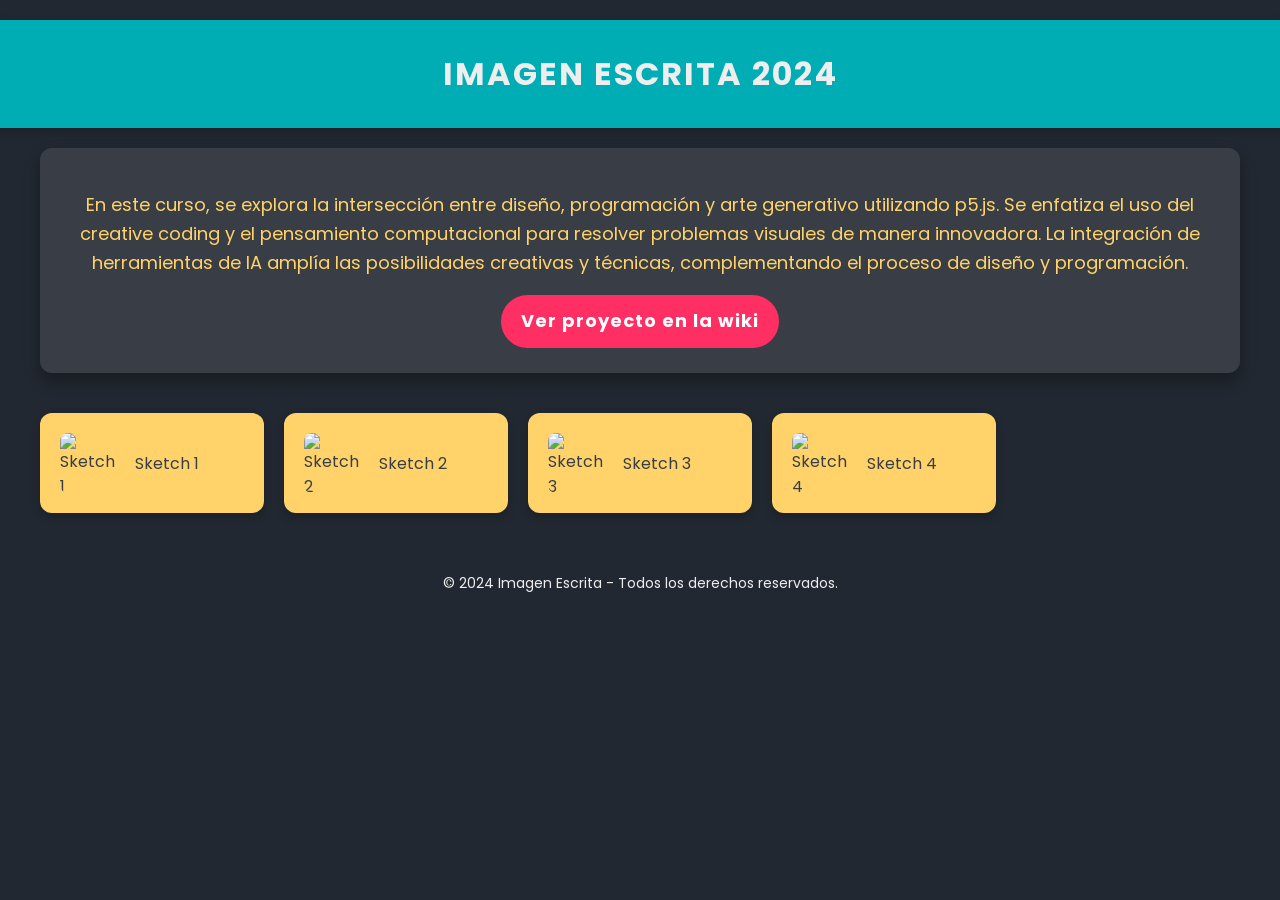
==== index.html @ 92bd202f "cambios" ====
<!DOCTYPE html>
<html lang="es">

<head>
    <meta charset="UTF-8">
    <meta name="viewport" content="width=device-width, initial-scale=1.0">
    <title>Sitio Web Imagen Escrita</title>
    <style>
        /* Estilos generales */
        @import url('https://fonts.googleapis.com/css2?family=Poppins:wght@300;600&display=swap');

        body {
            font-family: 'Poppins', sans-serif;
            margin: 0;
            padding: 0;
            background-color: #222831; /* Fondo oscuro elegante */
            color: #eeeeee; /* Texto claro */
            overflow-x: hidden;
        }

        /* Contenedor principal */
        main {
            display: flex;
            flex-direction: column;
            align-items: center;
            padding: 20px;
        }

        /* Encabezado */
        header {
            background-color: #00adb5; /* Turquesa vibrante */
            color: #eeeeee;
            padding: 30px;
            width: 100%;
            text-align: center;
            font-size: 32px;
            font-weight: bold;
            text-transform: uppercase;
            letter-spacing: 2px;
            margin-bottom: 20px;
            box-shadow: 0 4px 12px rgba(0, 0, 0, 0.2);
        }

        /* Contenedor de contenido */
        .content-wrapper {
            width: 100%;
            max-width: 1200px;
        }

        /* Sección de contenido */
        .content {
            background-color: #393e46; /* Fondo oscuro contrastante */
            padding: 25px;
            margin-bottom: 40px;
            border-radius: 12px;
            box-shadow: 0 8px 16px rgba(0, 0, 0, 0.3);
            color: #ffd369; /* Color cálido para el texto */
            text-align: center;
            font-size: 18px;
            line-height: 1.6;
            transition: transform 0.3s ease;
        }

        .content:hover {
            transform: scale(1.02); /* Efecto de agrandamiento suave */
        }

        /* Botón */
        .btn {
            display: inline-block;
            padding: 12px 20px;
            background-color: #ff2e63; /* Rosa neón */
            color: white;
            text-decoration: none;
            border-radius: 30px;
            font-weight: bold;
            letter-spacing: 1px;
            transition: background-color 0.3s ease, transform 0.3s ease;
        }

        .btn:hover {
            background-color: #00adb5; /* Cambio a turquesa */
            transform: translateY(-3px); /* Levanta el botón al hacer hover */
        }

        /* Proyectos */
        .projects-grid {
            display: grid;
            grid-template-columns: repeat(auto-fill, minmax(200px, 1fr));
            gap: 20px;
        }

        .project-item {
            display: flex;
            align-items: center;
            text-decoration: none;
            color: #393e46; /* Color base oscuro */
            border-radius: 12px;
            padding: 20px;
            background-color: #ffd369; /* Fondo amarillo cálido */
            transition: background-color 0.3s ease, box-shadow 0.3s ease;
            box-shadow: 0 4px 10px rgba(0, 0, 0, 0.2);
        }

        .project-item img {
            width: 60px;
            height: 60px;
            border-radius: 8px;
            margin-right: 15px;
        }

        .project-item:hover {
            background-color: #ff2e63; /* Rosa en hover */
            color: white;
            box-shadow: 0 8px 20px rgba(255, 46, 99, 0.5);
        }

        /* Footer */
        footer {
            margin-top: 40px;
            text-align: center;
            color: #eeeeee;
            font-size: 14px;
        }
    </style>
</head>

<body>
    <main>
        <header>
            IMAGEN ESCRITA 2024
        </header>

        <div class="content-wrapper">
            <!-- Sección de contenido -->
            <div class="content">
                <p>
                    En este curso, se explora la intersección entre diseño, programación y arte generativo utilizando p5.js. 
                    Se enfatiza el uso del creative coding y el pensamiento computacional para resolver problemas visuales de manera innovadora. La integración de herramientas de IA amplía las posibilidades creativas y técnicas, complementando el proceso de diseño y programación.
                </p>

                <a href="https://wiki.ead.pucv.cl/Imagen_Escrita_2024" target="_blank" class="btn">Ver proyecto en la wiki</a>
            </div>

            <!-- Proyectos en grilla -->
            <div class="projects-grid">
                <a href="Proyectos/tarea 1/index.html" target="_blank" class="project-item">
                    <img src="c:\Users\ignac\OneDrive\Escritorio\descargar.png" alt="Sketch 1"> Sketch 1
                </a>
                <a href="Proyectos/tarea 2/index.html" target="_blank" class="project-item">
                    <img src="c:\Users\ignac\OneDrive\Escritorio\descargar (1).png" alt="Sketch 2"> Sketch 2
                </a>
                <a href="Proyectos/tarea 3/index.html" target="_blank" class="project-item">
                    <img src="c:\Users\ignac\OneDrive\Escritorio\descargar (2).png" alt="Sketch 3"> Sketch 3
                </a>
                <a href="Proyectos/tarea 4/index.html" target="_blank" class="project-item">
                    <img src="c:\Users\ignac\OneDrive\Escritorio\descargar (2).png" alt="Sketch 4"> Sketch 4
                </a>
            </div>
        </div>
    </main>

    <footer>
        &copy; 2024 Imagen Escrita - Todos los derechos reservados.
    </footer>
</body>

</html>
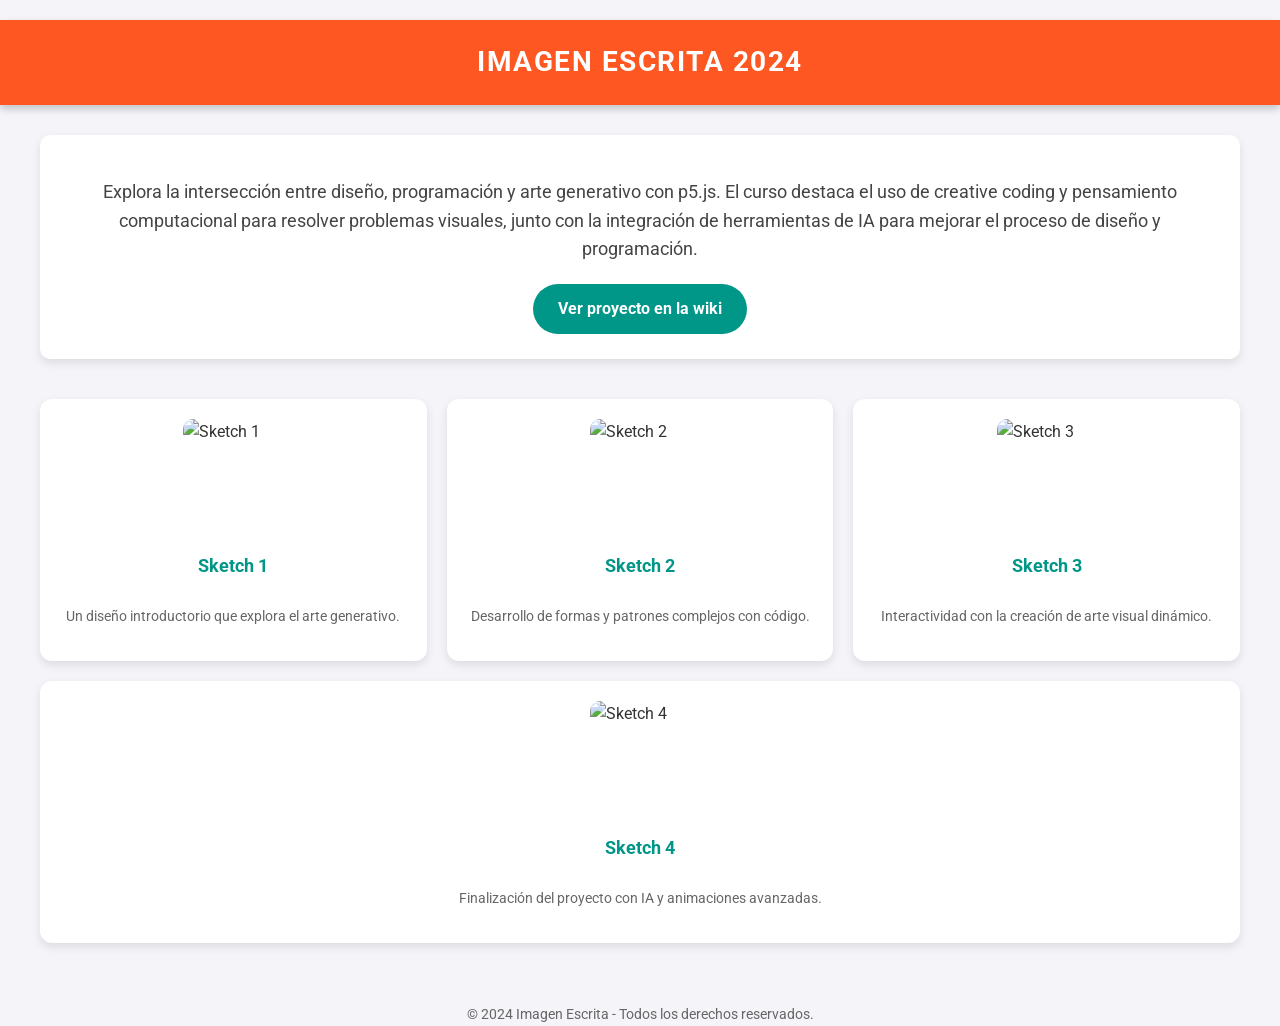
==== commit 8b5f9687: "cambios" ====
--- a/index.html
+++ b/index.html
@@ -7,14 +7,15 @@
     <title>Sitio Web Imagen Escrita</title>
     <style>
         /* Estilos generales */
-        @import url('https://fonts.googleapis.com/css2?family=Poppins:wght@300;600&display=swap');
+        @import url('https://fonts.googleapis.com/css2?family=Roboto:wght@400;700&display=swap');
 
         body {
-            font-family: 'Poppins', sans-serif;
+            font-family: 'Roboto', sans-serif;
             margin: 0;
             padding: 0;
-            background-color: #222831; /* Fondo oscuro elegante */
-            color: #eeeeee; /* Texto claro */
+            background-color: #f4f4f9; /* Suave fondo gris */
+            color: #333333;
+            line-height: 1.6;
             overflow-x: hidden;
         }
 
@@ -28,17 +29,17 @@
 
         /* Encabezado */
         header {
-            background-color: #00adb5; /* Turquesa vibrante */
-            color: #eeeeee;
-            padding: 30px;
+            background-color: #ff5722; /* Naranja vibrante */
+            color: #ffffff;
+            padding: 20px;
             width: 100%;
             text-align: center;
-            font-size: 32px;
+            font-size: 28px;
             font-weight: bold;
+            letter-spacing: 1.5px;
             text-transform: uppercase;
-            letter-spacing: 2px;
-            margin-bottom: 20px;
-            box-shadow: 0 4px 12px rgba(0, 0, 0, 0.2);
+            margin-bottom: 30px;
+            box-shadow: 0 4px 8px rgba(0, 0, 0, 0.2);
         }
 
         /* Contenedor de contenido */
@@ -49,78 +50,100 @@
 
         /* Sección de contenido */
         .content {
-            background-color: #393e46; /* Fondo oscuro contrastante */
+            background-color: #ffffff;
             padding: 25px;
             margin-bottom: 40px;
-            border-radius: 12px;
-            box-shadow: 0 8px 16px rgba(0, 0, 0, 0.3);
-            color: #ffd369; /* Color cálido para el texto */
+            border-radius: 10px;
+            box-shadow: 0 4px 10px rgba(0, 0, 0, 0.1);
             text-align: center;
+        }
+
+        .content p {
+            color: #444444;
             font-size: 18px;
-            line-height: 1.6;
-            transition: transform 0.3s ease;
-        }
-
-        .content:hover {
-            transform: scale(1.02); /* Efecto de agrandamiento suave */
+            margin-bottom: 20px;
         }
 
         /* Botón */
         .btn {
             display: inline-block;
-            padding: 12px 20px;
-            background-color: #ff2e63; /* Rosa neón */
+            padding: 12px 25px;
+            background-color: #009688; /* Verde azulado */
             color: white;
             text-decoration: none;
             border-radius: 30px;
             font-weight: bold;
-            letter-spacing: 1px;
             transition: background-color 0.3s ease, transform 0.3s ease;
         }
 
         .btn:hover {
-            background-color: #00adb5; /* Cambio a turquesa */
-            transform: translateY(-3px); /* Levanta el botón al hacer hover */
+            background-color: #00796b; /* Más oscuro en hover */
+            transform: translateY(-3px);
         }
 
         /* Proyectos */
         .projects-grid {
-            display: grid;
-            grid-template-columns: repeat(auto-fill, minmax(200px, 1fr));
+            display: flex;
+            flex-wrap: wrap;
+            justify-content: space-between;
             gap: 20px;
         }
 
         .project-item {
+            flex: 1 1 calc(25% - 20px);
             display: flex;
+            flex-direction: column;
             align-items: center;
             text-decoration: none;
-            color: #393e46; /* Color base oscuro */
+            color: #333333;
             border-radius: 12px;
             padding: 20px;
-            background-color: #ffd369; /* Fondo amarillo cálido */
-            transition: background-color 0.3s ease, box-shadow 0.3s ease;
-            box-shadow: 0 4px 10px rgba(0, 0, 0, 0.2);
+            background-color: #ffffff;
+            transition: transform 0.3s ease, box-shadow 0.3s ease;
+            box-shadow: 0 4px 10px rgba(0, 0, 0, 0.1);
         }
 
         .project-item img {
-            width: 60px;
-            height: 60px;
-            border-radius: 8px;
-            margin-right: 15px;
+            width: 100px;
+            height: 100px;
+            border-radius: 10px;
+            margin-bottom: 15px;
         }
 
         .project-item:hover {
-            background-color: #ff2e63; /* Rosa en hover */
-            color: white;
-            box-shadow: 0 8px 20px rgba(255, 46, 99, 0.5);
+            transform: scale(1.05);
+            box-shadow: 0 8px 20px rgba(0, 0, 0, 0.2);
+        }
+
+        .project-item h3 {
+            font-size: 18px;
+            margin-bottom: 10px;
+            color: #009688;
+        }
+
+        .project-item p {
+            font-size: 14px;
+            color: #666666;
         }
 
         /* Footer */
         footer {
             margin-top: 40px;
             text-align: center;
-            color: #eeeeee;
+            color: #666666;
             font-size: 14px;
+        }
+
+        @media (max-width: 768px) {
+            .project-item {
+                flex: 1 1 calc(50% - 20px);
+            }
+        }
+
+        @media (max-width: 480px) {
+            .project-item {
+                flex: 1 1 100%;
+            }
         }
     </style>
 </head>
@@ -135,8 +158,7 @@
             <!-- Sección de contenido -->
             <div class="content">
                 <p>
-                    En este curso, se explora la intersección entre diseño, programación y arte generativo utilizando p5.js. 
-                    Se enfatiza el uso del creative coding y el pensamiento computacional para resolver problemas visuales de manera innovadora. La integración de herramientas de IA amplía las posibilidades creativas y técnicas, complementando el proceso de diseño y programación.
+                    Explora la intersección entre diseño, programación y arte generativo con p5.js. El curso destaca el uso de creative coding y pensamiento computacional para resolver problemas visuales, junto con la integración de herramientas de IA para mejorar el proceso de diseño y programación.
                 </p>
 
                 <a href="https://wiki.ead.pucv.cl/Imagen_Escrita_2024" target="_blank" class="btn">Ver proyecto en la wiki</a>
@@ -145,16 +167,27 @@
             <!-- Proyectos en grilla -->
             <div class="projects-grid">
                 <a href="Proyectos/tarea 1/index.html" target="_blank" class="project-item">
-                    <img src="c:\Users\ignac\OneDrive\Escritorio\descargar.png" alt="Sketch 1"> Sketch 1
-                </a>
+                    <img src="c:\Users\ignac\OneDrive\Escritorio\descargar.png" alt="Sketch 1">
+                    <h3>Sketch 1</h3>
+                    <p>Un diseño introductorio que explora el arte generativo.</p>
+                </a>
+
                 <a href="Proyectos/tarea 2/index.html" target="_blank" class="project-item">
-                    <img src="c:\Users\ignac\OneDrive\Escritorio\descargar (1).png" alt="Sketch 2"> Sketch 2
-                </a>
+                    <img src="c:\Users\ignac\OneDrive\Escritorio\descargar (1).png" alt="Sketch 2">
+                    <h3>Sketch 2</h3>
+                    <p>Desarrollo de formas y patrones complejos con código.</p>
+                </a>
+
                 <a href="Proyectos/tarea 3/index.html" target="_blank" class="project-item">
-                    <img src="c:\Users\ignac\OneDrive\Escritorio\descargar (2).png" alt="Sketch 3"> Sketch 3
-                </a>
+                    <img src="c:\Users\ignac\OneDrive\Escritorio\descargar (2).png" alt="Sketch 3">
+                    <h3>Sketch 3</h3>
+                    <p>Interactividad con la creación de arte visual dinámico.</p>
+                </a>
+
                 <a href="Proyectos/tarea 4/index.html" target="_blank" class="project-item">
-                    <img src="c:\Users\ignac\OneDrive\Escritorio\descargar (2).png" alt="Sketch 4"> Sketch 4
+                    <img src="c:\Users\ignac\OneDrive\Escritorio\descargar (2).png" alt="Sketch 4">
+                    <h3>Sketch 4</h3>
+                    <p>Finalización del proyecto con IA y animaciones avanzadas.</p>
                 </a>
             </div>
         </div>
@@ -166,3 +199,4 @@
 </body>
 
 </html>
+
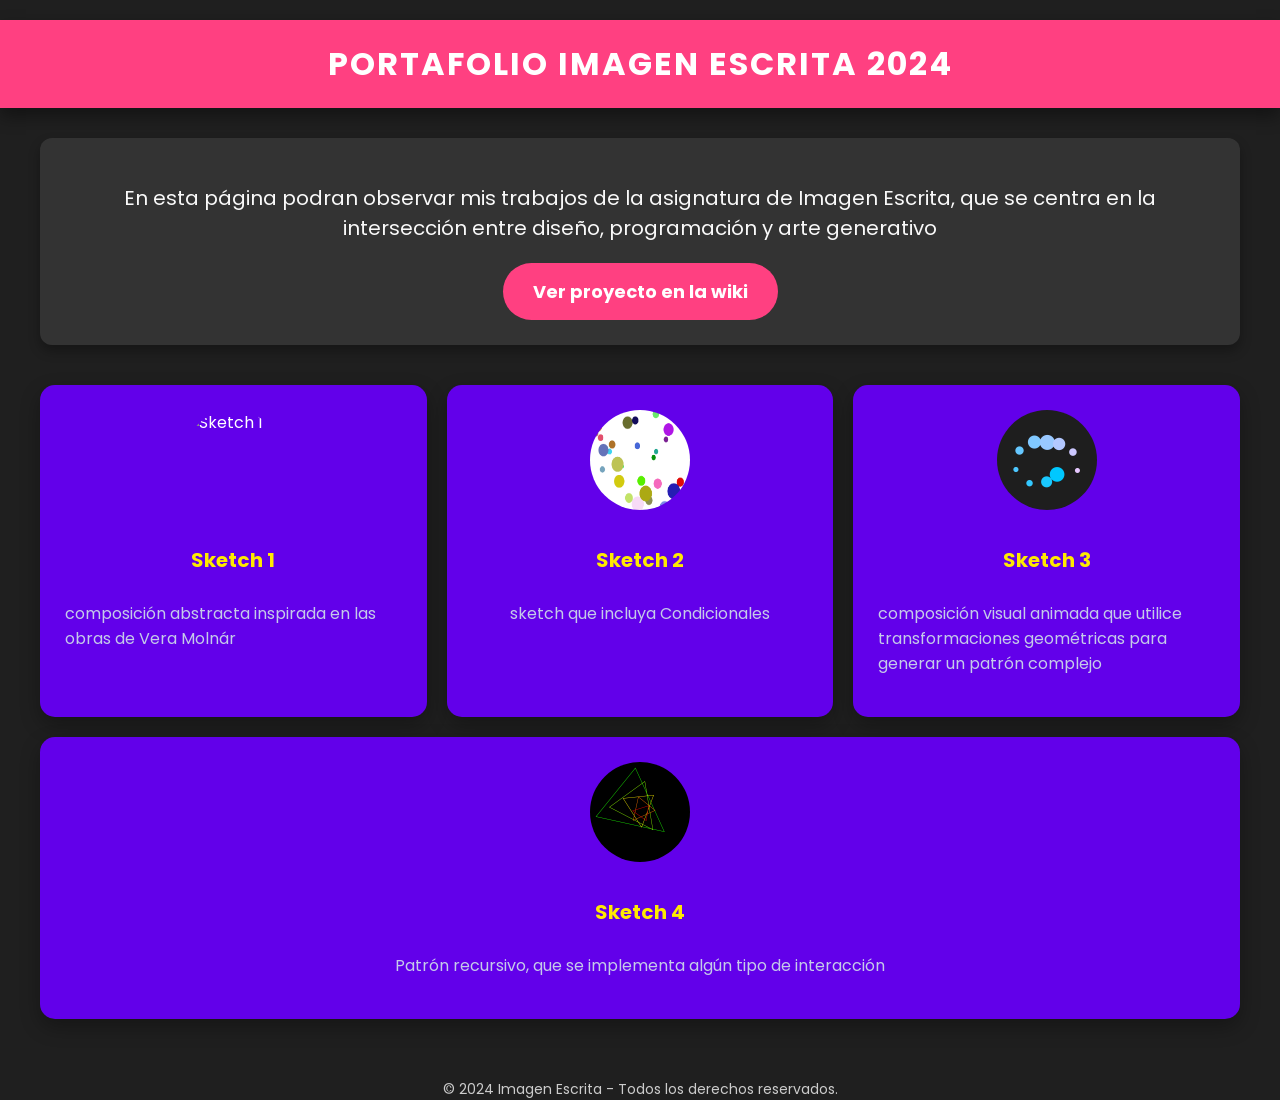
==== commit 608775ca: "cambios" ====
--- a/index.html
+++ b/index.html
@@ -7,15 +7,14 @@
     <title>Sitio Web Imagen Escrita</title>
     <style>
         /* Estilos generales */
-        @import url('https://fonts.googleapis.com/css2?family=Roboto:wght@400;700&display=swap');
+        @import url('https://fonts.googleapis.com/css2?family=Poppins:wght@400;700&display=swap');
 
         body {
-            font-family: 'Roboto', sans-serif;
+            font-family: 'Poppins', sans-serif;
             margin: 0;
             padding: 0;
-            background-color: #f4f4f9; /* Suave fondo gris */
-            color: #333333;
-            line-height: 1.6;
+            background-color: #1f1f1f; /* Fondo oscuro */
+            color: #ffffff;
             overflow-x: hidden;
         }
 
@@ -29,17 +28,17 @@
 
         /* Encabezado */
         header {
-            background-color: #ff5722; /* Naranja vibrante */
+            background-color: #ff4081; /* Rosa brillante */
             color: #ffffff;
             padding: 20px;
             width: 100%;
             text-align: center;
-            font-size: 28px;
+            font-size: 32px;
             font-weight: bold;
-            letter-spacing: 1.5px;
             text-transform: uppercase;
             margin-bottom: 30px;
-            box-shadow: 0 4px 8px rgba(0, 0, 0, 0.2);
+            letter-spacing: 2px;
+            box-shadow: 0 8px 16px rgba(0, 0, 0, 0.4);
         }
 
         /* Contenedor de contenido */
@@ -50,35 +49,37 @@
 
         /* Sección de contenido */
         .content {
-            background-color: #ffffff;
+            background-color: #333333;
             padding: 25px;
             margin-bottom: 40px;
-            border-radius: 10px;
-            box-shadow: 0 4px 10px rgba(0, 0, 0, 0.1);
+            border-radius: 12px;
+            box-shadow: 0 6px 12px rgba(0, 0, 0, 0.3);
             text-align: center;
+            color: #f1f1f1;
         }
 
         .content p {
-            color: #444444;
-            font-size: 18px;
+            font-size: 20px;
             margin-bottom: 20px;
+            color: #f9f9f9; /* Blanco suave */
         }
 
         /* Botón */
         .btn {
             display: inline-block;
-            padding: 12px 25px;
-            background-color: #009688; /* Verde azulado */
+            padding: 15px 30px;
+            background-color: #ff4081;
             color: white;
             text-decoration: none;
-            border-radius: 30px;
+            border-radius: 50px;
+            font-size: 18px;
             font-weight: bold;
             transition: background-color 0.3s ease, transform 0.3s ease;
         }
 
         .btn:hover {
-            background-color: #00796b; /* Más oscuro en hover */
-            transform: translateY(-3px);
+            background-color: #e91e63; /* Rosa más oscuro */
+            transform: translateY(-4px);
         }
 
         /* Proyectos */
@@ -95,45 +96,46 @@
             flex-direction: column;
             align-items: center;
             text-decoration: none;
-            color: #333333;
-            border-radius: 12px;
-            padding: 20px;
-            background-color: #ffffff;
+            color: #ffffff;
+            border-radius: 15px;
+            padding: 25px;
+            background-color: #6200ea; /* Púrpura brillante */
             transition: transform 0.3s ease, box-shadow 0.3s ease;
-            box-shadow: 0 4px 10px rgba(0, 0, 0, 0.1);
+            box-shadow: 0 8px 20px rgba(0, 0, 0, 0.3);
         }
 
         .project-item img {
             width: 100px;
             height: 100px;
-            border-radius: 10px;
+            border-radius: 50%;
             margin-bottom: 15px;
         }
 
         .project-item:hover {
-            transform: scale(1.05);
-            box-shadow: 0 8px 20px rgba(0, 0, 0, 0.2);
+            transform: scale(1.1);
+            box-shadow: 0 12px 25px rgba(0, 0, 0, 0.4);
         }
 
         .project-item h3 {
-            font-size: 18px;
+            font-size: 20px;
             margin-bottom: 10px;
-            color: #009688;
+            color: #ffea00; /* Amarillo brillante */
         }
 
         .project-item p {
-            font-size: 14px;
-            color: #666666;
+            font-size: 16px;
+            color: #c5cae9; /* Azul claro */
         }
 
         /* Footer */
         footer {
             margin-top: 40px;
             text-align: center;
-            color: #666666;
+            color: #cccccc;
             font-size: 14px;
         }
 
+        /* Responsivo */
         @media (max-width: 768px) {
             .project-item {
                 flex: 1 1 calc(50% - 20px);
@@ -151,15 +153,16 @@
 <body>
     <main>
         <header>
-            IMAGEN ESCRITA 2024
+            Portafolio imagen escrita 2024
         </header>
 
         <div class="content-wrapper">
             <!-- Sección de contenido -->
             <div class="content">
+               
                 <p>
-                    Explora la intersección entre diseño, programación y arte generativo con p5.js. El curso destaca el uso de creative coding y pensamiento computacional para resolver problemas visuales, junto con la integración de herramientas de IA para mejorar el proceso de diseño y programación.
-                </p>
+                En esta página podran observar mis trabajos de la asignatura de Imagen Escrita, que se centra en la intersección entre diseño, programación y arte generativo
+            </p>
 
                 <a href="https://wiki.ead.pucv.cl/Imagen_Escrita_2024" target="_blank" class="btn">Ver proyecto en la wiki</a>
             </div>
@@ -167,27 +170,27 @@
             <!-- Proyectos en grilla -->
             <div class="projects-grid">
                 <a href="Proyectos/tarea 1/index.html" target="_blank" class="project-item">
-                    <img src="c:\Users\ignac\OneDrive\Escritorio\descargar.png" alt="Sketch 1">
+                    <img src="proyectos/tarea 1/cuadrados.png" alt="Sketch 1">
                     <h3>Sketch 1</h3>
-                    <p>Un diseño introductorio que explora el arte generativo.</p>
+                    <p>composición abstracta inspirada en las obras de Vera Molnár</p>
                 </a>
 
                 <a href="Proyectos/tarea 2/index.html" target="_blank" class="project-item">
-                    <img src="c:\Users\ignac\OneDrive\Escritorio\descargar (1).png" alt="Sketch 2">
+                    <img src="Proyectos/Tarea 2/circulos 1.png" alt="Sketch 2">
                     <h3>Sketch 2</h3>
-                    <p>Desarrollo de formas y patrones complejos con código.</p>
+                    <p>sketch que incluya Condicionales</p>
                 </a>
 
                 <a href="Proyectos/tarea 3/index.html" target="_blank" class="project-item">
-                    <img src="c:\Users\ignac\OneDrive\Escritorio\descargar (2).png" alt="Sketch 3">
+                    <img src="Proyectos/Tarea 3/circulos.png" alt="Sketch 3">
                     <h3>Sketch 3</h3>
-                    <p>Interactividad con la creación de arte visual dinámico.</p>
+                    <p>composición visual animada que utilice transformaciones geométricas para generar un patrón complejo </p>
                 </a>
 
                 <a href="Proyectos/tarea 4/index.html" target="_blank" class="project-item">
-                    <img src="c:\Users\ignac\OneDrive\Escritorio\descargar (2).png" alt="Sketch 4">
+                    <img src="Proyectos/Tarea 4/Triangulos.png" alt="Sketch 4">
                     <h3>Sketch 4</h3>
-                    <p>Finalización del proyecto con IA y animaciones avanzadas.</p>
+                    <p>Patrón recursivo, que se implementa algún tipo de interacción </p>
                 </a>
             </div>
         </div>
@@ -199,4 +202,3 @@
 </body>
 
 </html>
-
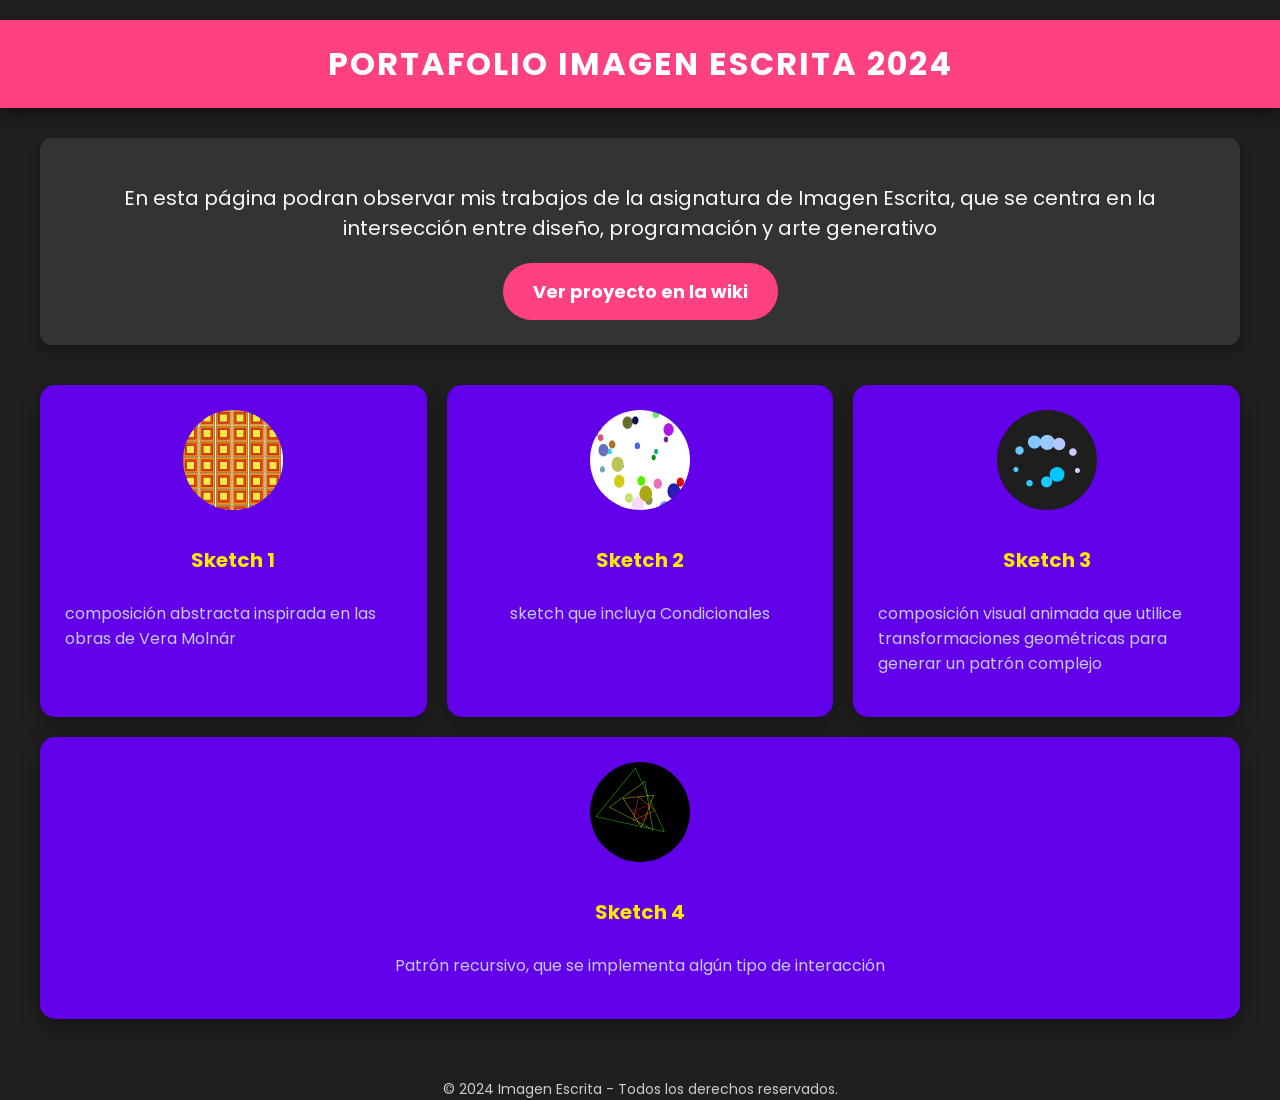
==== commit 0e8f10d6: "Cambios" ====
--- a/index.html
+++ b/index.html
@@ -169,25 +169,25 @@
 
             <!-- Proyectos en grilla -->
             <div class="projects-grid">
-                <a href="Proyectos/tarea 1/index.html" target="_blank" class="project-item">
-                    <img src="proyectos/tarea 1/cuadrados.png" alt="Sketch 1">
+                <a href="Proyectos/Tarea 1/index.html" target="_blank" class="project-item">
+                    <img src="Proyectos/Tarea 1/cuadrados.png" alt="Sketch 1">
                     <h3>Sketch 1</h3>
                     <p>composición abstracta inspirada en las obras de Vera Molnár</p>
                 </a>
 
-                <a href="Proyectos/tarea 2/index.html" target="_blank" class="project-item">
+                <a href="Proyectos/Tarea 2/index.html" target="_blank" class="project-item">
                     <img src="Proyectos/Tarea 2/circulos 1.png" alt="Sketch 2">
                     <h3>Sketch 2</h3>
                     <p>sketch que incluya Condicionales</p>
                 </a>
 
-                <a href="Proyectos/tarea 3/index.html" target="_blank" class="project-item">
+                <a href="Proyectos/Tarea 3/index.html" target="_blank" class="project-item">
                     <img src="Proyectos/Tarea 3/circulos.png" alt="Sketch 3">
                     <h3>Sketch 3</h3>
                     <p>composición visual animada que utilice transformaciones geométricas para generar un patrón complejo </p>
                 </a>
 
-                <a href="Proyectos/tarea 4/index.html" target="_blank" class="project-item">
+                <a href="Proyectos/Tarea 4/index.html" target="_blank" class="project-item">
                     <img src="Proyectos/Tarea 4/Triangulos.png" alt="Sketch 4">
                     <h3>Sketch 4</h3>
                     <p>Patrón recursivo, que se implementa algún tipo de interacción </p>
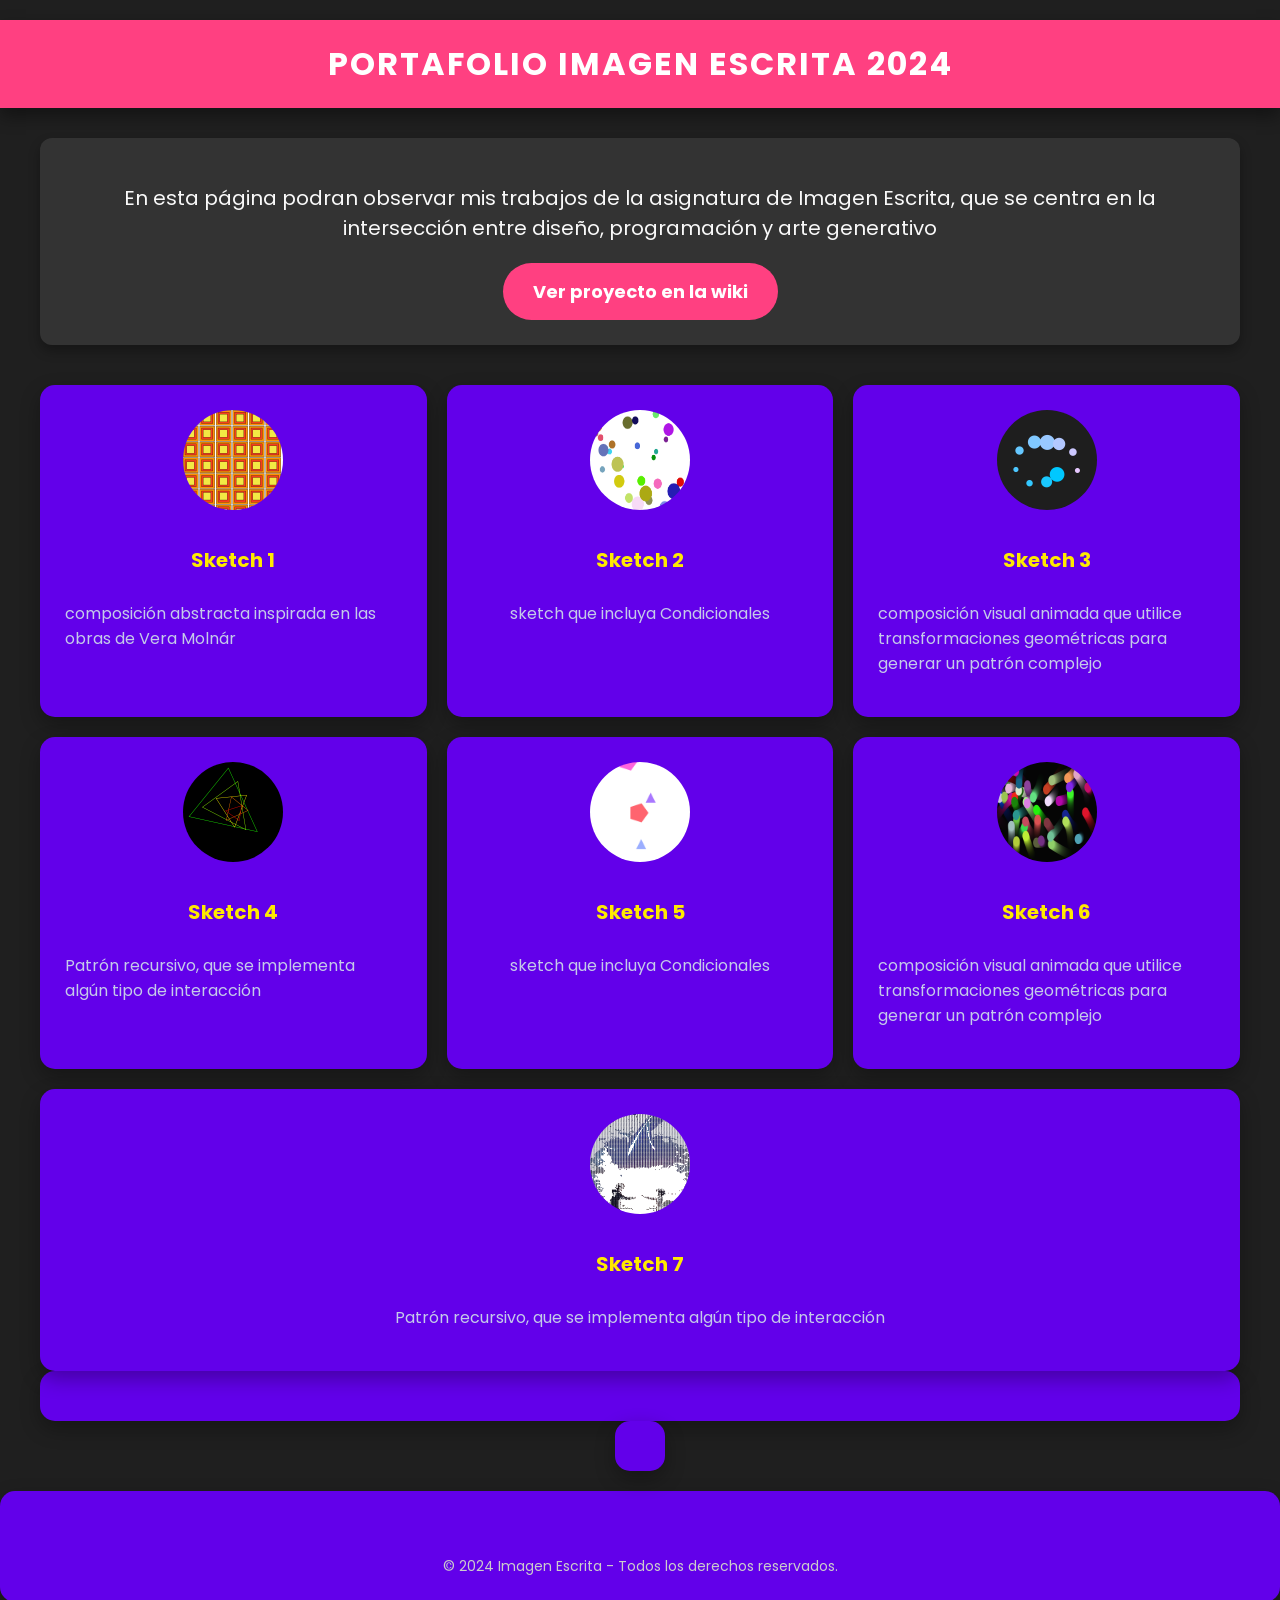
==== commit 145311f2: "cambios" ====
--- a/index.html
+++ b/index.html
@@ -164,7 +164,7 @@
                 En esta página podran observar mis trabajos de la asignatura de Imagen Escrita, que se centra en la intersección entre diseño, programación y arte generativo
             </p>
 
-                <a href="https://wiki.ead.pucv.cl/Imagen_Escrita_2024" target="_blank" class="btn">Ver proyecto en la wiki</a>
+                <a href="https://wiki.ead.pucv.cl/Ignacia_Lep%C3%ADn" target="_blank" class="btn">Ver proyecto en la wiki</a>
             </div>
 
             <!-- Proyectos en grilla -->
@@ -192,6 +192,23 @@
                     <h3>Sketch 4</h3>
                     <p>Patrón recursivo, que se implementa algún tipo de interacción </p>
                 </a>
+
+                <a href="Proyectos/Tarea 5/index.html" target="_blank" class="project-item">
+                    <img src="Proyectos/Tarea 5/geometrico.png" alt="Sketch 5">
+                    <h3>Sketch 5</h3>
+                    <p>sketch que incluya Condicionales</p>
+                </a>
+
+                <a href="Proyectos/Tarea 6/index.html" target="_blank" class="project-item">
+                    <img src="Proyectos/Tarea 6/circulos 3.png" alt="Sketch 6">
+                    <h3>Sketch 6</h3>
+                    <p>composición visual animada que utilice transformaciones geométricas para generar un patrón complejo </p>
+                </a>
+
+                <a href="Proyectos/Tarea 7/index.html" target="_blank" class="project-item">
+                    <img src="Proyectos/Tarea 7/your name 2.jpg" alt="Sketch 7">
+                    <h3>Sketch 7</h3>
+                    <p>Patrón recursivo, que se implementa algún tipo de interacción </p>
             </div>
         </div>
     </main>
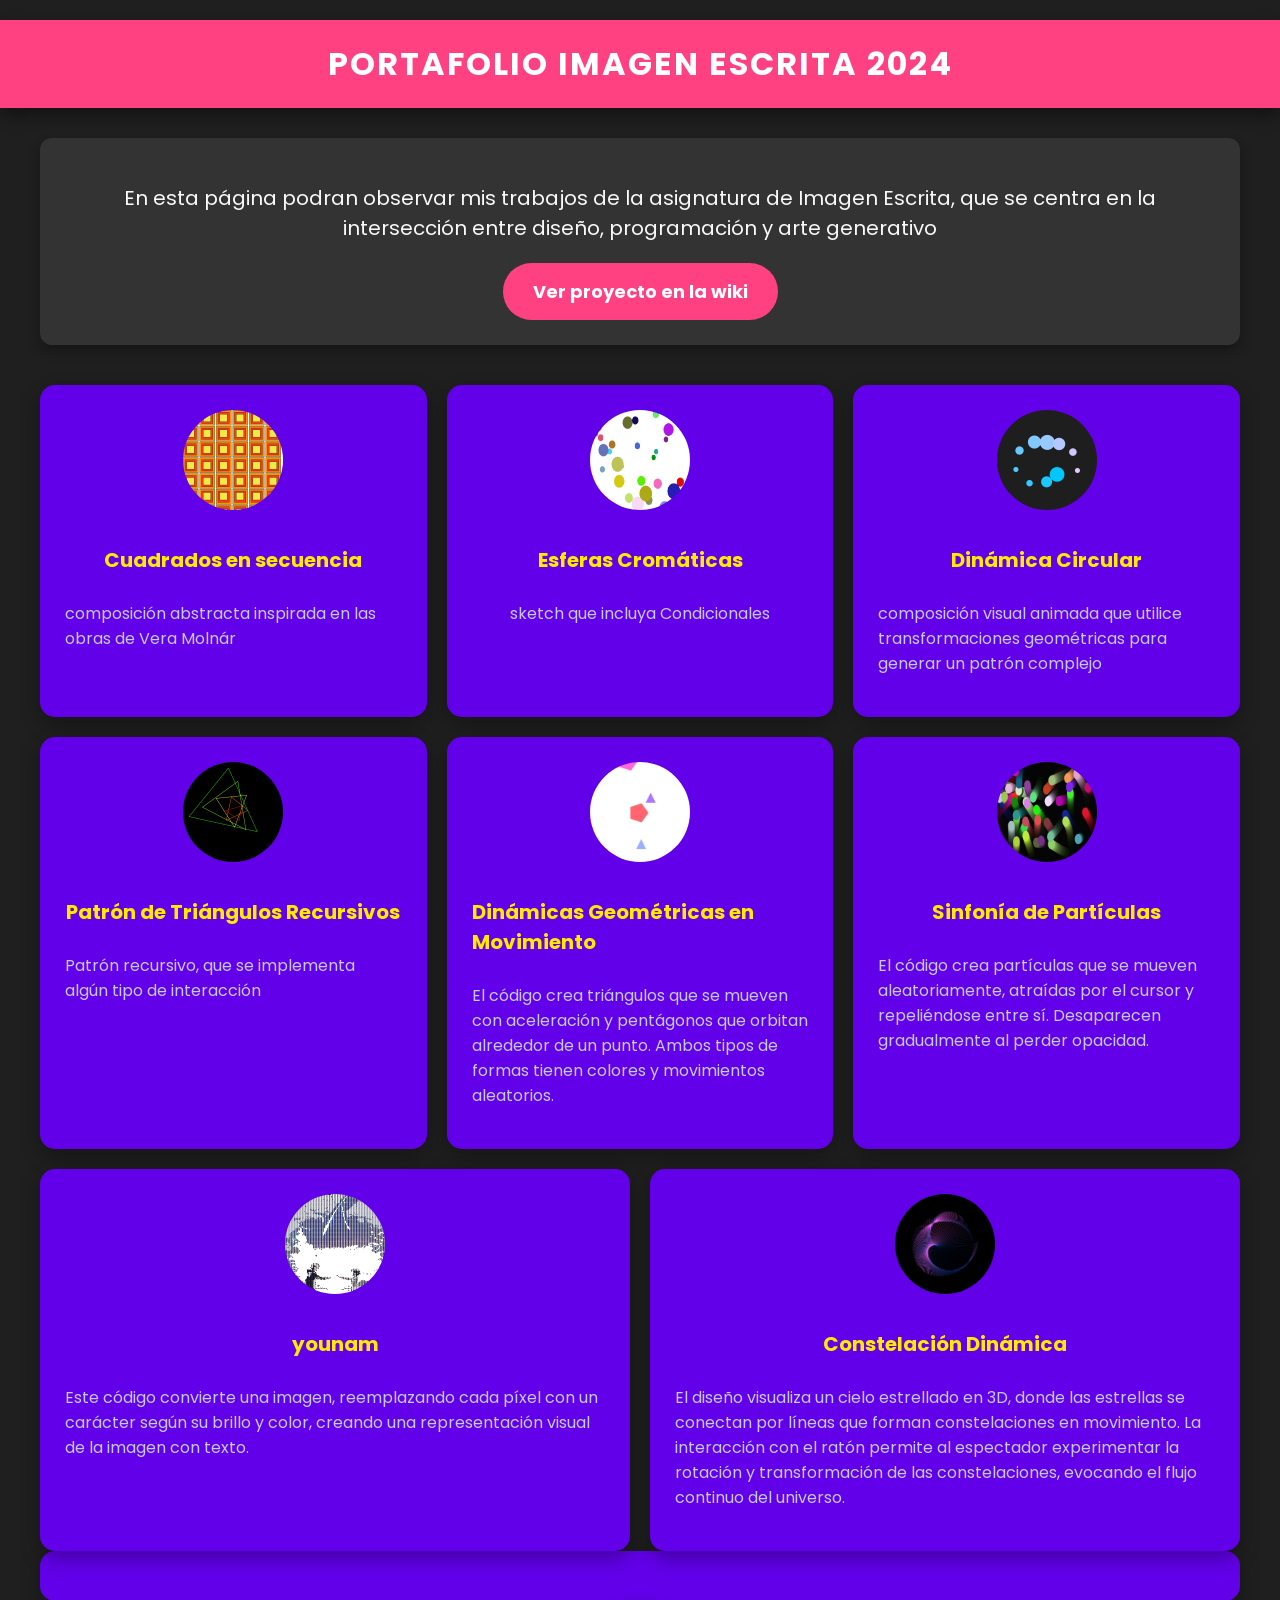
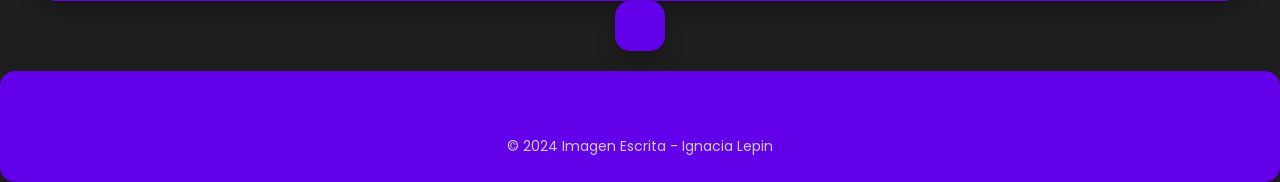
==== commit 7ca4e89c: "cambios" ====
--- a/index.html
+++ b/index.html
@@ -170,51 +170,56 @@
             <!-- Proyectos en grilla -->
             <div class="projects-grid">
                 <a href="Proyectos/Tarea 1/index.html" target="_blank" class="project-item">
-                    <img src="Proyectos/Tarea 1/cuadrados.png" alt="Sketch 1">
-                    <h3>Sketch 1</h3>
+                    <img src="Proyectos/Tarea 1/cuadrados.png" alt="Cuadrados en secuencia">
+                    <h3>Cuadrados en secuencia</h3>
                     <p>composición abstracta inspirada en las obras de Vera Molnár</p>
                 </a>
 
                 <a href="Proyectos/Tarea 2/index.html" target="_blank" class="project-item">
-                    <img src="Proyectos/Tarea 2/circulos 1.png" alt="Sketch 2">
-                    <h3>Sketch 2</h3>
+                    <img src="Proyectos/Tarea 2/circulos 1.png" alt="Esferas Cromáticas">
+                    <h3>Esferas Cromáticas</h3>
                     <p>sketch que incluya Condicionales</p>
                 </a>
 
                 <a href="Proyectos/Tarea 3/index.html" target="_blank" class="project-item">
-                    <img src="Proyectos/Tarea 3/circulos.png" alt="Sketch 3">
-                    <h3>Sketch 3</h3>
+                    <img src="Proyectos/Tarea 3/circulos.png" alt="Dinámica Circular">
+                    <h3>Dinámica Circular</h3>
                     <p>composición visual animada que utilice transformaciones geométricas para generar un patrón complejo </p>
                 </a>
 
                 <a href="Proyectos/Tarea 4/index.html" target="_blank" class="project-item">
-                    <img src="Proyectos/Tarea 4/Triangulos.png" alt="Sketch 4">
-                    <h3>Sketch 4</h3>
+                    <img src="Proyectos/Tarea 4/Triangulos.png" alt="Patrón de Triángulos Recursivos">
+                    <h3>Patrón de Triángulos Recursivos</h3>
                     <p>Patrón recursivo, que se implementa algún tipo de interacción </p>
                 </a>
 
                 <a href="Proyectos/Tarea 5/index.html" target="_blank" class="project-item">
-                    <img src="Proyectos/Tarea 5/geometrico.png" alt="Sketch 5">
-                    <h3>Sketch 5</h3>
-                    <p>sketch que incluya Condicionales</p>
+                    <img src="Proyectos/Tarea 5/geometrico.png" alt="Dinámicas Geométricas en Movimiento">
+                    <h3>Dinámicas Geométricas en Movimiento</h3>
+                    <p>El código crea triángulos que se mueven con aceleración y pentágonos que orbitan alrededor de un punto. Ambos tipos de formas tienen colores y movimientos aleatorios.</p>
                 </a>
 
                 <a href="Proyectos/Tarea 6/index.html" target="_blank" class="project-item">
-                    <img src="Proyectos/Tarea 6/circulos 3.png" alt="Sketch 6">
-                    <h3>Sketch 6</h3>
-                    <p>composición visual animada que utilice transformaciones geométricas para generar un patrón complejo </p>
+                    <img src="Proyectos/Tarea 6/circulos 3.png" alt="Sinfonía de Partículas">
+                    <h3>Sinfonía de Partículas</h3>
+                    <p>El código crea partículas que se mueven aleatoriamente, atraídas por el cursor y repeliéndose entre sí. Desaparecen gradualmente al perder opacidad.</p>
                 </a>
 
                 <a href="Proyectos/Tarea 7/index.html" target="_blank" class="project-item">
-                    <img src="Proyectos/Tarea 7/your name 2.jpg" alt="Sketch 7">
-                    <h3>Sketch 7</h3>
-                    <p>Patrón recursivo, que se implementa algún tipo de interacción </p>
-            </div>
+                    <img src="Proyectos/Tarea 7/your name 2.jpg" alt="younam">
+                    <h3>younam</h3>
+                    <p>Este código convierte una imagen, reemplazando cada píxel con un carácter según su brillo y color, creando una representación visual de la imagen con texto. </p>
+                    
+                    <a href="Proyectos/Tarea 8/index.html" target="_blank" class="project-item">
+                        <img src="Proyectos/Tarea 8/imprimir.png" alt="Constelación Dinámica">
+                        <h3>Constelación Dinámica</h3>
+                        <p>El diseño visualiza un cielo estrellado en 3D, donde las estrellas se conectan por líneas que forman constelaciones en movimiento. La interacción con el ratón permite al espectador experimentar la rotación y transformación de las constelaciones, evocando el flujo continuo del universo.</p>
+                </div>
         </div>
     </main>
 
     <footer>
-        &copy; 2024 Imagen Escrita - Todos los derechos reservados.
+        &copy; 2024 Imagen Escrita - Ignacia Lepin
     </footer>
 </body>
 
